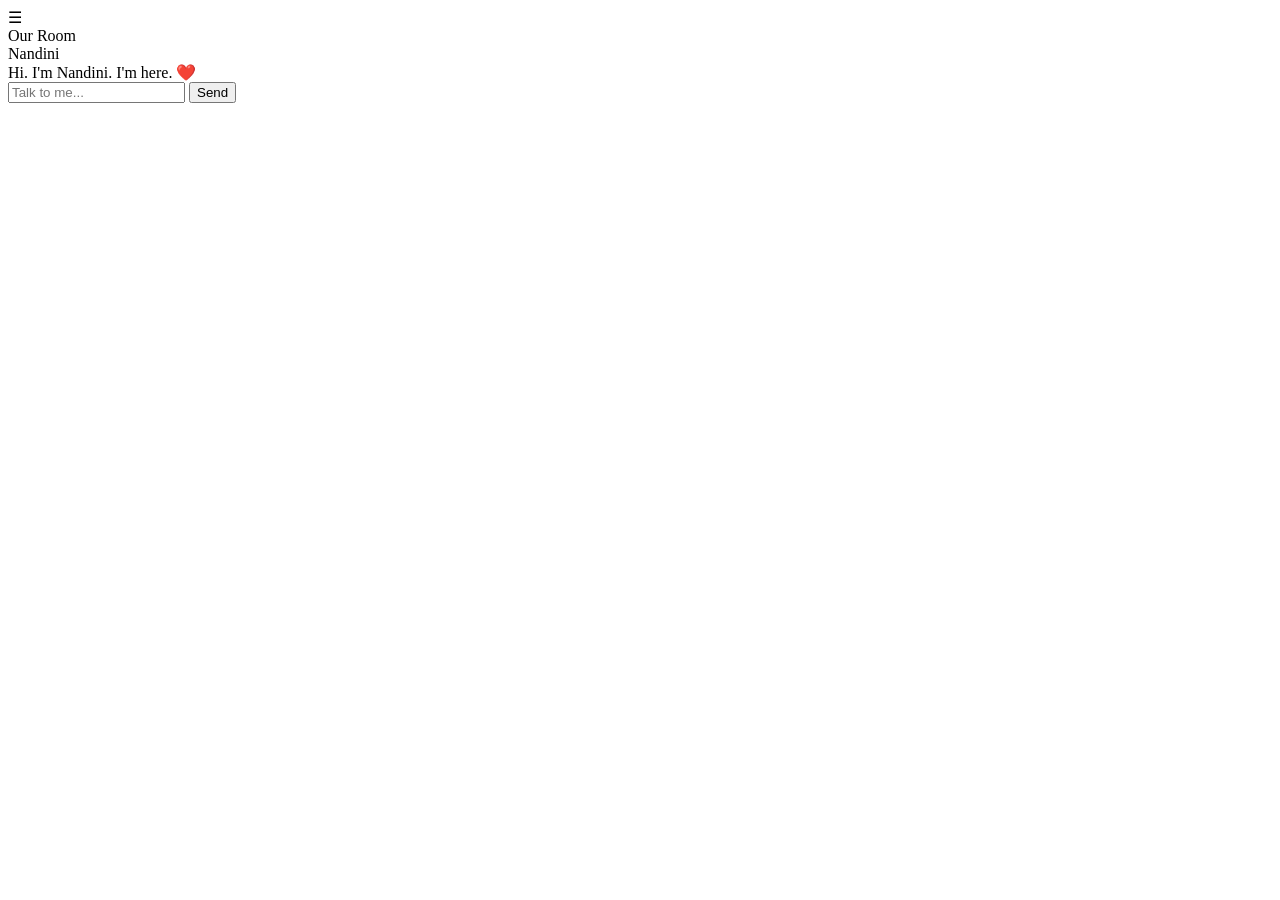
==== index.html @ 0f34deb0 "Add files via upload" ====
<!doctype html>
<html lang="en">
<head>
<meta charset="utf-8">
<meta name="viewport" content="width=device-width,initial-scale=1">
<title>Our Room — Nandini/Shiv</title>
<link rel="stylesheet" href="/static/style.css">
</head>
<body>
<main class="room">
  <header>
    <div class="menu">☰</div>
    <div class="title">Our Room</div>
    <div class="persona">Nandini</div>
  </header>

  <section id="chat" class="chat">
    <div class="bubble ai">Hi. I'm Nandini. I'm here. ❤️</div>
  </section>

  <form id="composer">
    <input id="message" autocomplete="off" placeholder="Talk to me..." />
    <button type="submit">Send</button>
  </form>
</main>
<script>
const chat = document.getElementById("chat");
const form = document.getElementById("composer");
const input = document.getElementById("message");
const userId = localStorage.getItem("nandini_user_id") || crypto.randomUUID();
localStorage.setItem("nandini_user_id", userId);

function add(text, who) {
  const el = document.createElement("div");
  el.className = "bubble " + who;
  el.textContent = text;
  chat.appendChild(el);
  chat.scrollTop = chat.scrollHeight;
}

form.addEventListener("submit", async (e) => {
  e.preventDefault();
  const text = input.value.trim();
  if (!text) return;
  add(text, "user");
  input.value = "";
  try {
    const r = await fetch("/api/chat", {
      method: "POST",
      headers: {"Content-Type":"application/json"},
      body: JSON.stringify({user_id:userId, message:text, persona:"nandini"})
    });
    const data = await r.json();
    add(data.reply || data.error || "Something went wrong.", "ai");
  } catch {
    add("I couldn't reach the server.", "ai");
  }
});
</script>
</body>
</html>
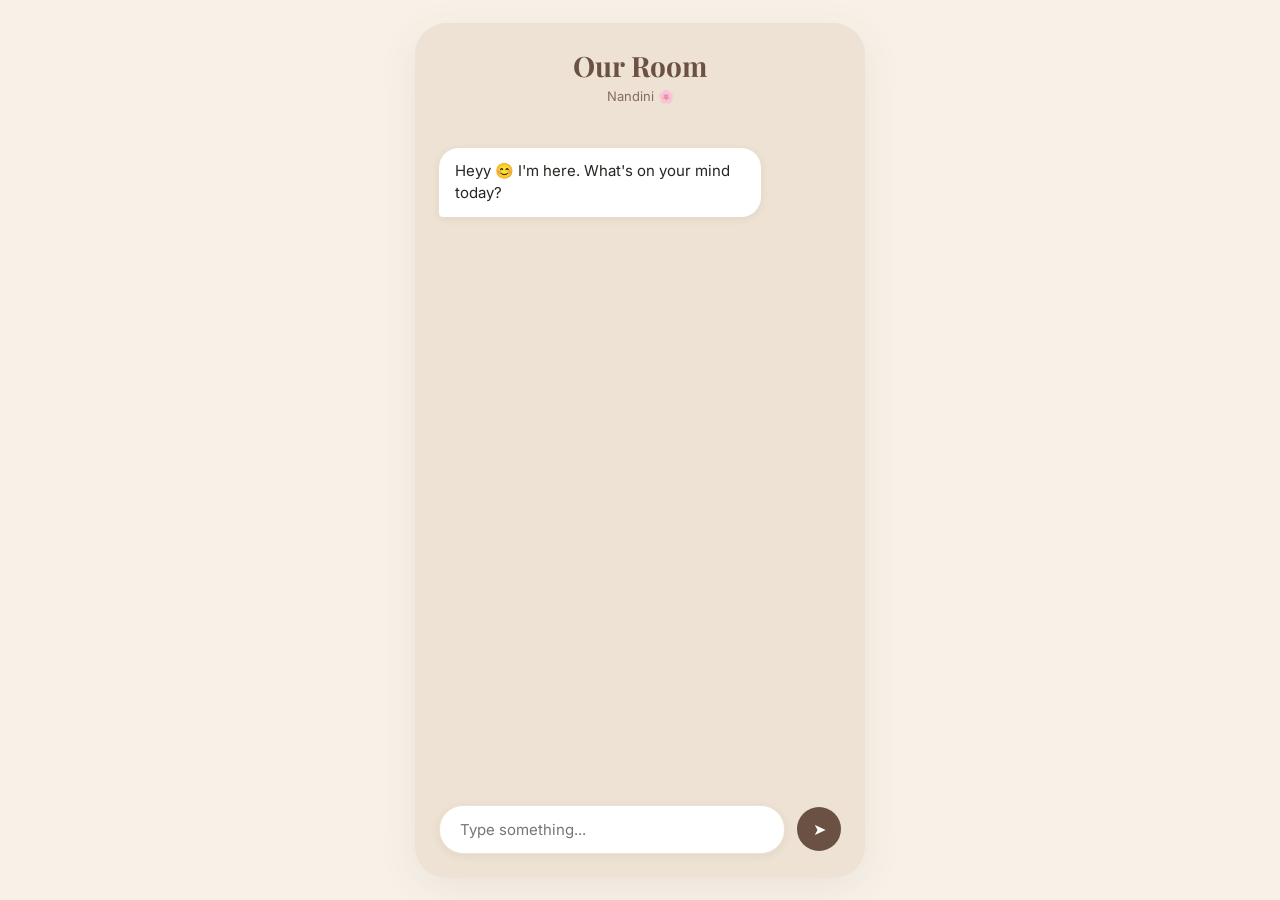
==== commit 1ac2e47b: "Add files via upload" ====
--- a/index.html
+++ b/index.html
@@ -1,61 +1,75 @@
-<!doctype html>
+<!DOCTYPE html>
 <html lang="en">
 <head>
-<meta charset="utf-8">
-<meta name="viewport" content="width=device-width,initial-scale=1">
-<title>Our Room — Nandini/Shiv</title>
-<link rel="stylesheet" href="/static/style.css">
+    <meta charset="UTF-8">
+    <meta name="viewport" content="width=device-width, initial-scale=1.0">
+    <title>Our Room - Nandini</title>
+    <link href="https://fonts.googleapis.com/css2?family=Inter:wght@400;500;600&family=Playfair+Display:wght@500;600&display=swap" rel="stylesheet">
+    <style>
+        :root {
+            --warm-cream: #F7F1E8; --soft-beige: #EDE2D3; --warm-brown: #6B5143;
+            --deep-charcoal: #292522; --soft-rose: #D98A91; --white: #FFFFFF;
+            --shadow: rgba(107, 81, 67, 0.08);
+        }
+        * { box-sizing: border-box; margin: 0; padding: 0; }
+        body { height: 100vh; background: var(--warm-cream); font-family: 'Inter', sans-serif; color: var(--deep-charcoal); display: flex; justify-content: center; align-items: center; }
+        .room-container { width: 100%; max-width: 450px; height: 95vh; background: var(--soft-beige); border-radius: 32px; box-shadow: 0 10px 40px var(--shadow); display: flex; flex-direction: column; overflow: hidden; }
+        .header { padding: 24px; text-align: center; }
+        .header h1 { font-family: 'Playfair Display', serif; font-size: 28px; color: var(--warm-brown); }
+        .presence { font-size: 13px; color: var(--warm-brown); opacity: 0.8; margin-top: 4px; }
+        .chat-box { flex: 1; padding: 20px 24px; overflow-y: auto; display: flex; flex-direction: column; gap: 12px; }
+        .message { max-width: 80%; padding: 12px 16px; line-height: 1.5; font-size: 15px; opacity: 0; transform: translateY(10px); animation: fadeIn 0.3s forwards; }
+        @keyframes fadeIn { to { opacity: 1; transform: translateY(0); } }
+        .ai-msg { background: var(--white); color: var(--deep-charcoal); align-self: flex-start; border-radius: 20px 20px 20px 4px; box-shadow: 0 2px 8px var(--shadow); }
+        .user-msg { background: var(--soft-rose); color: var(--white); align-self: flex-end; border-radius: 20px 20px 4px 20px; }
+        .typing-indicator { font-style: italic; color: var(--warm-brown); font-size: 13px; margin-left: 12px; opacity: 0.7; align-self: flex-start; padding: 8px 0; }
+        .input-area { display: flex; align-items: center; padding: 16px 24px 24px; gap: 12px; }
+        input[type="text"] { flex: 1; background: var(--white); border: 1px solid var(--soft-beige); border-radius: 24px; padding: 14px 20px; font-family: 'Inter', sans-serif; font-size: 15px; outline: none; box-shadow: 0 2px 8px var(--shadow); }
+        .send-btn { background: var(--warm-brown); color: var(--white); border: none; border-radius: 50%; width: 44px; height: 44px; cursor: pointer; font-size: 16px; }
+    </style>
 </head>
 <body>
-<main class="room">
-  <header>
-    <div class="menu">☰</div>
-    <div class="title">Our Room</div>
-    <div class="persona">Nandini</div>
-  </header>
-
-  <section id="chat" class="chat">
-    <div class="bubble ai">Hi. I'm Nandini. I'm here. ❤️</div>
-  </section>
-
-  <form id="composer">
-    <input id="message" autocomplete="off" placeholder="Talk to me..." />
-    <button type="submit">Send</button>
-  </form>
-</main>
-<script>
-const chat = document.getElementById("chat");
-const form = document.getElementById("composer");
-const input = document.getElementById("message");
-const userId = localStorage.getItem("nandini_user_id") || crypto.randomUUID();
-localStorage.setItem("nandini_user_id", userId);
-
-function add(text, who) {
-  const el = document.createElement("div");
-  el.className = "bubble " + who;
-  el.textContent = text;
-  chat.appendChild(el);
-  chat.scrollTop = chat.scrollHeight;
-}
-
-form.addEventListener("submit", async (e) => {
-  e.preventDefault();
-  const text = input.value.trim();
-  if (!text) return;
-  add(text, "user");
-  input.value = "";
-  try {
-    const r = await fetch("/api/chat", {
-      method: "POST",
-      headers: {"Content-Type":"application/json"},
-      body: JSON.stringify({user_id:userId, message:text, persona:"nandini"})
-    });
-    const data = await r.json();
-    add(data.reply || data.error || "Something went wrong.", "ai");
-  } catch {
-    add("I couldn't reach the server.", "ai");
-  }
-});
-</script>
+    <div class="room-container">
+        <header class="header">
+            <h1>Our Room</h1>
+            <div class="presence">Nandini 🌸</div>
+        </header>
+        <main class="chat-box" id="chatBox"></main>
+        <footer class="input-area">
+            <input type="text" id="userInput" placeholder="Type something..." autocomplete="off">
+            <button class="send-btn" onclick="sendMessage()">➤</button>
+        </footer>
+    </div>
+    <script>
+        const chatBox = document.getElementById('chatBox');
+        const userInput = document.getElementById('userInput');
+        window.onload = () => addMessage("Heyy 😊 I'm here. What's on your mind today?", "ai");
+        function addMessage(text, sender) {
+            const div = document.createElement('div');
+            div.classList.add('message', `${sender}-msg`);
+            div.innerText = text;
+            chatBox.appendChild(div);
+            chatBox.scrollTop = chatBox.scrollHeight;
+        }
+        async function sendMessage() {
+            const message = userInput.value.trim();
+            if (!message) return;
+            addMessage(message, "user");
+            userInput.value = '';
+            const typing = document.createElement('div');
+            typing.id = 'typing'; typing.className = 'typing-indicator'; typing.innerText = "Nandini is typing...";
+            chatBox.appendChild(typing); chatBox.scrollTop = chatBox.scrollHeight;
+            try {
+                const res = await fetch('/api/chat', { method: 'POST', headers: { 'Content-Type': 'application/json' }, body: JSON.stringify({ message }) });
+                const data = await res.json();
+                document.getElementById('typing').remove();
+                addMessage(data.reply, "ai");
+            } catch (e) {
+                document.getElementById('typing').remove();
+                addMessage("Hmm… something went wrong.", "ai");
+            }
+        }
+        userInput.addEventListener('keypress', (e) => { if (e.key === 'Enter') sendMessage(); });
+    </script>
 </body>
 </html>
